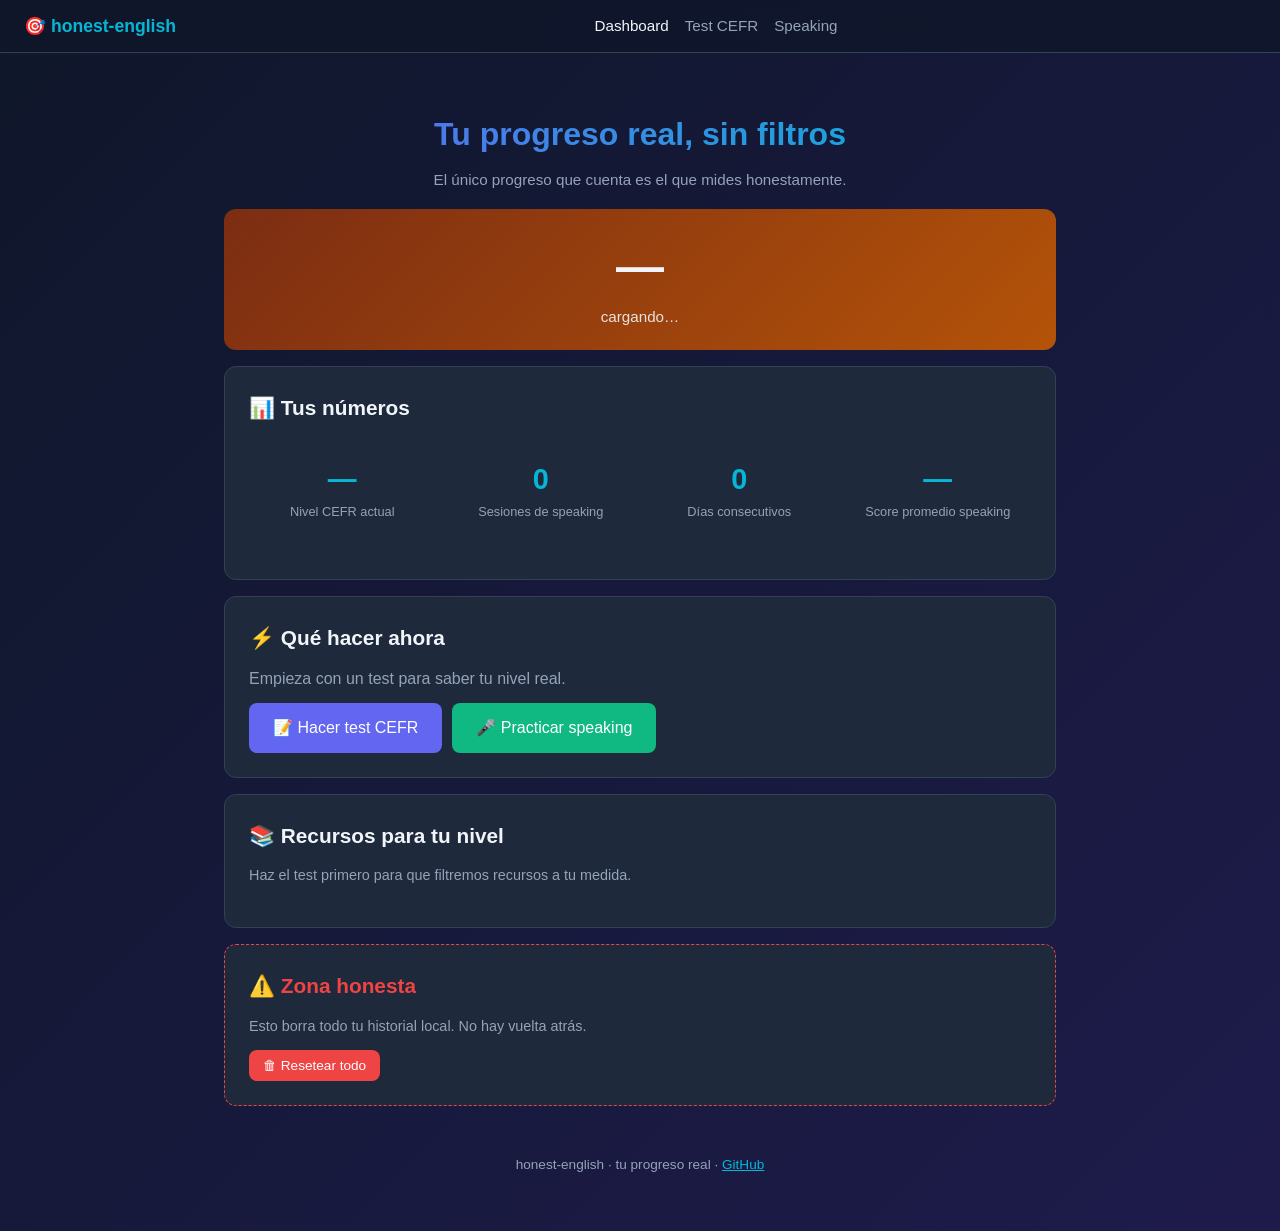
==== index.html @ 20512422 "feat(phase-1): initial MVP with CEFR test, speaking, and honest dashboard - CEFR test (A1-C2) with 3" ====
<!DOCTYPE html>
<html lang="es">
<head>
<meta charset="UTF-8">
<meta name="viewport" content="width=device-width, initial-scale=1.0">
<title>honest-english · Dashboard</title>
<link rel="stylesheet" href="styles.css">
</head>
<body>

<nav>
  <a class="brand" href="index.html">🎯 honest-english</a>
  <div class="links">
    <a href="index.html" class="active">Dashboard</a>
    <a href="test.html">Test CEFR</a>
    <a href="speaking.html">Speaking</a>
  </div>
  <div class="streak" id="nav-streak"></div>
</nav>

<div class="container">

<header>
  <h1>Tu progreso real, sin filtros</h1>
  <p class="subtitle">El único progreso que cuenta es el que mides honestamente.</p>
</header>

<!-- HONEST MESSAGE (the differentiator) -->
<div id="honest-msg" class="streak-card">
  <div class="num" id="msg-num">—</div>
  <div class="label" id="msg-label">cargando…</div>
</div>

<!-- STATS -->
<div class="card">
  <h2>📊 Tus números</h2>
  <div class="summary-grid">
    <div class="stat-box">
      <div class="num" id="stat-level">—</div>
      <div class="lab">Nivel CEFR actual</div>
    </div>
    <div class="stat-box">
      <div class="num" id="stat-sessions">0</div>
      <div class="lab">Sesiones de speaking</div>
    </div>
    <div class="stat-box">
      <div class="num" id="stat-streak">0</div>
      <div class="lab">Días consecutivos</div>
    </div>
    <div class="stat-box">
      <div class="num" id="stat-avg">—</div>
      <div class="lab">Score promedio speaking</div>
    </div>
  </div>
</div>

<!-- CALL TO ACTION -->
<div class="card">
  <h2>⚡ Qué hacer ahora</h2>
  <p style="color: var(--muted); margin-bottom: 12px;" id="cta-msg">Empieza con un test para saber tu nivel real.</p>
  <div style="display:flex; gap:10px; flex-wrap:wrap;">
    <a href="test.html" class="btn">📝 Hacer test CEFR</a>
    <a href="speaking.html" class="btn btn-success">🎤 Practicar speaking</a>
  </div>
</div>

<!-- LATEST TEST RESULT -->
<div class="card hidden" id="last-test">
  <h2>📈 Último test</h2>
  <div id="last-test-content"></div>
  <a href="test.html" class="btn btn-secondary btn-small" style="margin-top:12px">Volver a hacer test</a>
</div>

<!-- RESOURCES FOR YOUR LEVEL -->
<div class="card">
  <h2>📚 Recursos para tu nivel</h2>
  <p style="color: var(--muted); margin-bottom: 16px; font-size: 0.9rem;" id="resources-intro">Haz el test primero para que filtremos recursos a tu medida.</p>
  <div id="resources-content"></div>
</div>

<!-- DANGER ZONE -->
<div class="card" style="border-color: var(--danger); border-style: dashed;">
  <h2 style="color: var(--danger);">⚠️ Zona honesta</h2>
  <p style="color: var(--muted); font-size: 0.9rem; margin-bottom: 12px;">Esto borra todo tu historial local. No hay vuelta atrás.</p>
  <button class="btn btn-danger btn-small" onclick="resetAll()">🗑 Resetear todo</button>
</div>

<footer>
  honest-english · tu progreso real · <a href="https://github.com/gibsonrosales/honest-english" target="_blank" style="color: var(--accent);">GitHub</a>
</footer>

</div>

<script src="js/tracker.js"></script>
<script src="js/resources.js"></script>
<script>
async function initDashboard() {
  const data = Tracker.load();
  const level = Tracker.currentLevel();
  const streak = Tracker.speakingStreak();
  const sessions = Tracker.totalSpeakingSessions();
  const avgScore = Tracker.avgSpeakingScore();
  const msg = Tracker.honestMessage();

  // Honest message card
  const card = document.getElementById('honest-msg');
  card.classList.remove('ok', 'warning');
  card.classList.add(msg.tone === 'ok' ? 'ok' : (msg.tone === 'warning' ? 'warning' : ''));
  document.getElementById('msg-num').textContent =
    streak > 0 ? `🔥 ${streak}` : (sessions > 0 ? '⚠️' : '👋');
  document.getElementById('msg-label').textContent = msg.text;

  // Stats
  document.getElementById('stat-level').textContent = level || '—';
  document.getElementById('stat-sessions').textContent = sessions;
  document.getElementById('stat-streak').textContent = streak;
  document.getElementById('stat-avg').textContent = avgScore !== null ? `${avgScore}%` : '—';

  // Nav streak
  if (streak > 0) {
    document.getElementById('nav-streak').textContent = `🔥 ${streak} día${streak > 1 ? 's' : ''}`;
  }

  // CTA logic
  const cta = document.getElementById('cta-msg');
  if (!level) {
    cta.textContent = '👉 Empieza con el test para saber tu nivel real (15-25 min).';
  } else if (sessions === 0) {
    cta.innerHTML = `Tu nivel es <strong>${level}</strong>. Lo que más necesitas: <strong>empezar a hablar HOY</strong>. Ve a speaking.`;
  } else if (Tracker.daysSinceLastSpeaking() > 2) {
    cta.innerHTML = `Llevas <strong>${Tracker.daysSinceLastSpeaking()} días</strong> sin practicar. Vuelve a speaking ahora.`;
  } else {
    cta.innerHTML = `Vas bien. Sigue con speaking diario. Vuelve a hacer el test cada 4-6 semanas para medir progreso real.`;
  }

  // Last test details
  if (data.testHistory.length) {
    const last = data.testHistory[data.testHistory.length - 1];
    document.getElementById('last-test').classList.remove('hidden');
    const skillsHtml = Object.entries(last.bySkill || {}).map(([skill, s]) => {
      const pct = s.total ? Math.round((s.correct/s.total) * 100) : 0;
      return `
        <div class="skill-bar">
          <div class="skill-bar-header"><span>${skill}</span><span>${s.correct}/${s.total} (${pct}%)</span></div>
          <div class="skill-bar-bg"><div class="skill-bar-fill" style="width:${pct}%"></div></div>
        </div>
      `;
    }).join('');
    document.getElementById('last-test-content').innerHTML = `
      <p style="color: var(--muted); margin-bottom: 12px;">Hace ${Tracker.daysSinceLastTest()} día(s) · ${last.correct}/${last.total} correctas · Nivel <strong style="color: var(--accent)">${last.cefr}</strong></p>
      ${skillsHtml}
    `;
  }

  // Resources filtered for level
  if (level) {
    document.getElementById('resources-intro').textContent = `Filtrados para nivel ${level}, ordenados por prioridad real para tu situación.`;
    try {
      const all = await loadResources();
      const filtered = filterResourcesForLevel(all, level);
      document.getElementById('resources-content').innerHTML = renderResourcesByCategory(filtered);
    } catch (e) {
      document.getElementById('resources-content').innerHTML = '<p style="color:var(--danger)">No se pudieron cargar los recursos (¿estás abriendo el archivo directo? Necesitas un servidor local: prueba con <code>python3 -m http.server</code>)</p>';
    }
  }
}

function resetAll() {
  if (!confirm('¿Borrar TODO el historial? No hay forma de recuperarlo.')) return;
  Tracker.reset();
  location.reload();
}

initDashboard();
</script>
</body>
</html>
---- styles.css ----
:root {
  --bg: #0f172a;
  --bg-2: #1e293b;
  --card: #1e293b;
  --border: #334155;
  --text: #f1f5f9;
  --muted: #94a3b8;
  --primary: #6366f1;
  --primary-hover: #4f46e5;
  --success: #10b981;
  --danger: #ef4444;
  --warning: #f59e0b;
  --accent: #06b6d4;
}
* { box-sizing: border-box; margin: 0; padding: 0; }
body {
  font-family: -apple-system, BlinkMacSystemFont, "Segoe UI", sans-serif;
  background: linear-gradient(135deg, #0f172a 0%, #1e1b4b 100%);
  color: var(--text);
  min-height: 100vh;
  line-height: 1.6;
}
.container { max-width: 880px; margin: 0 auto; padding: 24px; }

/* NAV */
nav {
  background: rgba(15, 23, 42, 0.8);
  backdrop-filter: blur(10px);
  border-bottom: 1px solid var(--border);
  padding: 12px 24px;
  position: sticky;
  top: 0;
  z-index: 100;
  display: flex;
  justify-content: space-between;
  align-items: center;
  flex-wrap: wrap;
  gap: 12px;
}
nav .brand { font-weight: 700; color: var(--accent); font-size: 1.1rem; text-decoration: none; }
nav .links { display: flex; gap: 16px; flex-wrap: wrap; }
nav .links a { color: var(--muted); text-decoration: none; font-size: 0.95rem; transition: color 0.15s; }
nav .links a:hover, nav .links a.active { color: var(--text); }
nav .streak { font-size: 0.85rem; color: var(--warning); }

header { text-align: center; padding: 32px 0 16px; }
h1 { font-size: 2rem; margin-bottom: 8px; background: linear-gradient(90deg, #6366f1, #06b6d4); -webkit-background-clip: text; -webkit-text-fill-color: transparent; }
.subtitle { color: var(--muted); font-size: 0.95rem; }

.card {
  background: var(--card);
  border: 1px solid var(--border);
  border-radius: 12px;
  padding: 24px;
  margin: 16px 0;
}
.card h2 { font-size: 1.3rem; margin-bottom: 12px; color: var(--text); }
.card h3 { font-size: 1.05rem; margin: 16px 0 8px; color: var(--accent); }

.btn {
  display: inline-block;
  background: var(--primary);
  color: white;
  border: none;
  padding: 12px 24px;
  border-radius: 8px;
  font-size: 1rem;
  cursor: pointer;
  transition: all 0.2s;
  text-decoration: none;
  font-weight: 500;
}
.btn:hover { background: var(--primary-hover); transform: translateY(-1px); }
.btn:disabled { opacity: 0.5; cursor: not-allowed; transform: none; }
.btn-secondary { background: var(--bg-2); border: 1px solid var(--border); }
.btn-secondary:hover { background: var(--border); }
.btn-small { padding: 8px 14px; font-size: 0.85rem; }
.btn-danger { background: var(--danger); }
.btn-success { background: var(--success); }

.progress {
  background: var(--bg-2);
  height: 8px;
  border-radius: 4px;
  overflow: hidden;
  margin: 16px 0;
}
.progress-fill {
  height: 100%;
  background: linear-gradient(90deg, var(--primary), var(--accent));
  transition: width 0.3s;
}

.question { margin-bottom: 24px; }
.question-meta {
  font-size: 0.8rem;
  color: var(--muted);
  margin-bottom: 8px;
  display: flex;
  justify-content: space-between;
  align-items: center;
}
.level-badge {
  display: inline-block;
  background: var(--bg-2);
  border: 1px solid var(--border);
  padding: 2px 8px;
  border-radius: 4px;
  font-size: 0.75rem;
  font-weight: 600;
}
.question-text { font-size: 1.05rem; margin-bottom: 16px; }
.question-context {
  background: var(--bg-2);
  padding: 12px 16px;
  border-left: 3px solid var(--accent);
  border-radius: 4px;
  margin-bottom: 12px;
  color: var(--text);
}

.options { display: flex; flex-direction: column; gap: 8px; }
.option {
  background: var(--bg-2);
  border: 1px solid var(--border);
  padding: 12px 16px;
  border-radius: 8px;
  cursor: pointer;
  transition: all 0.15s;
  text-align: left;
  color: var(--text);
  font-size: 0.95rem;
}
.option:hover { border-color: var(--primary); background: #2a3548; }
.option.selected { border-color: var(--primary); background: #312e81; }

.self-rate { display: flex; gap: 8px; flex-wrap: wrap; }
.self-rate button {
  flex: 1;
  min-width: 90px;
  padding: 10px;
  background: var(--bg-2);
  border: 1px solid var(--border);
  border-radius: 8px;
  color: var(--text);
  cursor: pointer;
  font-size: 0.85rem;
}
.self-rate button.selected { border-color: var(--primary); background: #312e81; }

.listen-btn {
  background: var(--accent);
  color: #0f172a;
  border: none;
  padding: 10px 20px;
  border-radius: 8px;
  cursor: pointer;
  font-weight: 600;
  margin-bottom: 12px;
}
.listen-btn:hover { background: #0891b2; }

.nav-buttons { display: flex; justify-content: space-between; margin-top: 24px; gap: 12px; }

/* RESULTS */
.result-level {
  text-align: center;
  padding: 32px;
  background: linear-gradient(135deg, #312e81, #1e3a8a);
  border-radius: 12px;
  margin-bottom: 24px;
}
.result-level .big {
  font-size: 4rem;
  font-weight: 700;
  background: linear-gradient(90deg, #fbbf24, #fb923c);
  -webkit-background-clip: text;
  -webkit-text-fill-color: transparent;
}
.result-level .label { color: var(--muted); margin-top: 8px; }

.skill-bar { margin-bottom: 14px; }
.skill-bar-header { display: flex; justify-content: space-between; margin-bottom: 4px; font-size: 0.9rem; }
.skill-bar-bg { background: var(--bg-2); height: 12px; border-radius: 6px; overflow: hidden; }
.skill-bar-fill { height: 100%; background: linear-gradient(90deg, var(--primary), var(--accent)); }

.roadmap-step {
  padding: 12px;
  border-left: 3px solid var(--primary);
  background: var(--bg-2);
  border-radius: 0 8px 8px 0;
  margin-bottom: 10px;
}
.roadmap-step strong { color: var(--accent); }

/* RESOURCES */
.resource-grid { display: grid; grid-template-columns: repeat(auto-fit, minmax(220px, 1fr)); gap: 12px; }
.resource-card {
  background: var(--bg-2);
  border: 1px solid var(--border);
  border-radius: 8px;
  padding: 16px;
  text-decoration: none;
  color: var(--text);
  transition: all 0.2s;
  display: block;
}
.resource-card:hover { border-color: var(--primary); transform: translateY(-2px); }
.resource-card h4 { color: var(--accent); margin-bottom: 6px; }
.resource-card p { font-size: 0.85rem; color: var(--muted); }
.resource-card .tag {
  display: inline-block;
  background: var(--bg);
  padding: 2px 6px;
  border-radius: 4px;
  font-size: 0.7rem;
  margin-top: 8px;
  color: var(--accent);
}
.resource-card .priority {
  float: right;
  background: var(--primary);
  color: white;
  padding: 2px 8px;
  border-radius: 999px;
  font-size: 0.7rem;
  font-weight: 600;
}

/* STREAK / DASHBOARD */
.streak-card {
  background: linear-gradient(135deg, #7c2d12 0%, #b45309 100%);
  border-radius: 12px;
  padding: 20px;
  margin-bottom: 16px;
  text-align: center;
}
.streak-card.ok {
  background: linear-gradient(135deg, #065f46 0%, #047857 100%);
}
.streak-card.warning {
  background: linear-gradient(135deg, #7c2d12 0%, #991b1b 100%);
}
.streak-card .num { font-size: 3rem; font-weight: 700; }
.streak-card .label { font-size: 0.95rem; opacity: 0.9; }

.summary-grid {
  display: grid;
  grid-template-columns: repeat(auto-fit, minmax(140px, 1fr));
  gap: 12px;
  margin: 16px 0;
}
.stat-box {
  background: var(--bg-2);
  padding: 16px;
  border-radius: 8px;
  text-align: center;
}
.stat-box .num { font-size: 1.8rem; font-weight: 700; color: var(--accent); }
.stat-box .lab { font-size: 0.8rem; color: var(--muted); }

/* SPEAKING MODULE */
.speak-prompt {
  font-size: 1.6rem;
  text-align: center;
  padding: 32px 16px;
  background: var(--bg-2);
  border-radius: 12px;
  margin-bottom: 16px;
  line-height: 1.4;
}
.speak-translation {
  color: var(--muted);
  font-size: 0.9rem;
  text-align: center;
  font-style: italic;
  margin-bottom: 16px;
}
.speak-controls {
  display: flex;
  gap: 12px;
  justify-content: center;
  margin-bottom: 16px;
  flex-wrap: wrap;
}
.mic-btn {
  background: var(--danger);
  color: white;
  border: none;
  padding: 16px 32px;
  border-radius: 8px;
  font-size: 1rem;
  font-weight: 600;
  cursor: pointer;
  display: flex;
  align-items: center;
  gap: 8px;
}
.mic-btn.recording {
  background: #dc2626;
  animation: pulse 1.5s infinite;
}
@keyframes pulse {
  0%, 100% { transform: scale(1); }
  50% { transform: scale(1.05); }
}
.speak-result {
  background: var(--bg-2);
  padding: 16px;
  border-radius: 8px;
  margin-top: 16px;
}
.speak-result .transcript-word {
  display: inline-block;
  padding: 2px 6px;
  margin: 2px;
  border-radius: 4px;
  font-weight: 500;
}
.speak-result .transcript-word.ok { background: rgba(16, 185, 129, 0.25); color: #6ee7b7; }
.speak-result .transcript-word.bad { background: rgba(239, 68, 68, 0.25); color: #fca5a5; text-decoration: line-through; }
.speak-result .transcript-word.missing { background: rgba(245, 158, 11, 0.25); color: #fcd34d; }
.speak-score {
  text-align: center;
  font-size: 2.5rem;
  font-weight: 700;
  margin: 16px 0;
}
.speak-score.high { color: var(--success); }
.speak-score.mid { color: var(--warning); }
.speak-score.low { color: var(--danger); }

/* MISC */
.hidden { display: none !important; }
.feedback-badge {
  display: inline-block;
  padding: 4px 10px;
  border-radius: 4px;
  font-size: 0.85rem;
  font-weight: 600;
}
.feedback-badge.correct { background: rgba(16, 185, 129, 0.2); color: var(--success); }
.feedback-badge.incorrect { background: rgba(239, 68, 68, 0.2); color: var(--danger); }

.word-of-day {
  background: linear-gradient(135deg, #064e3b 0%, #134e4a 100%);
  border-radius: 12px;
  padding: 24px;
}
.word-of-day .word { font-size: 2rem; font-weight: 700; color: #fbbf24; }
.word-of-day .phonetic { color: var(--muted); font-style: italic; margin: 4px 0; }
.word-of-day .definition { margin: 12px 0; }
.word-of-day .example { color: var(--muted); font-style: italic; margin-top: 8px; }

footer { text-align:center; padding: 32px 0; color: var(--muted); font-size: 0.85rem; }

@media (max-width: 600px) {
  h1 { font-size: 1.5rem; }
  .container { padding: 16px; }
  .card { padding: 16px; }
  .speak-prompt { font-size: 1.2rem; padding: 20px 12px; }
  nav { flex-direction: column; align-items: stretch; }
}
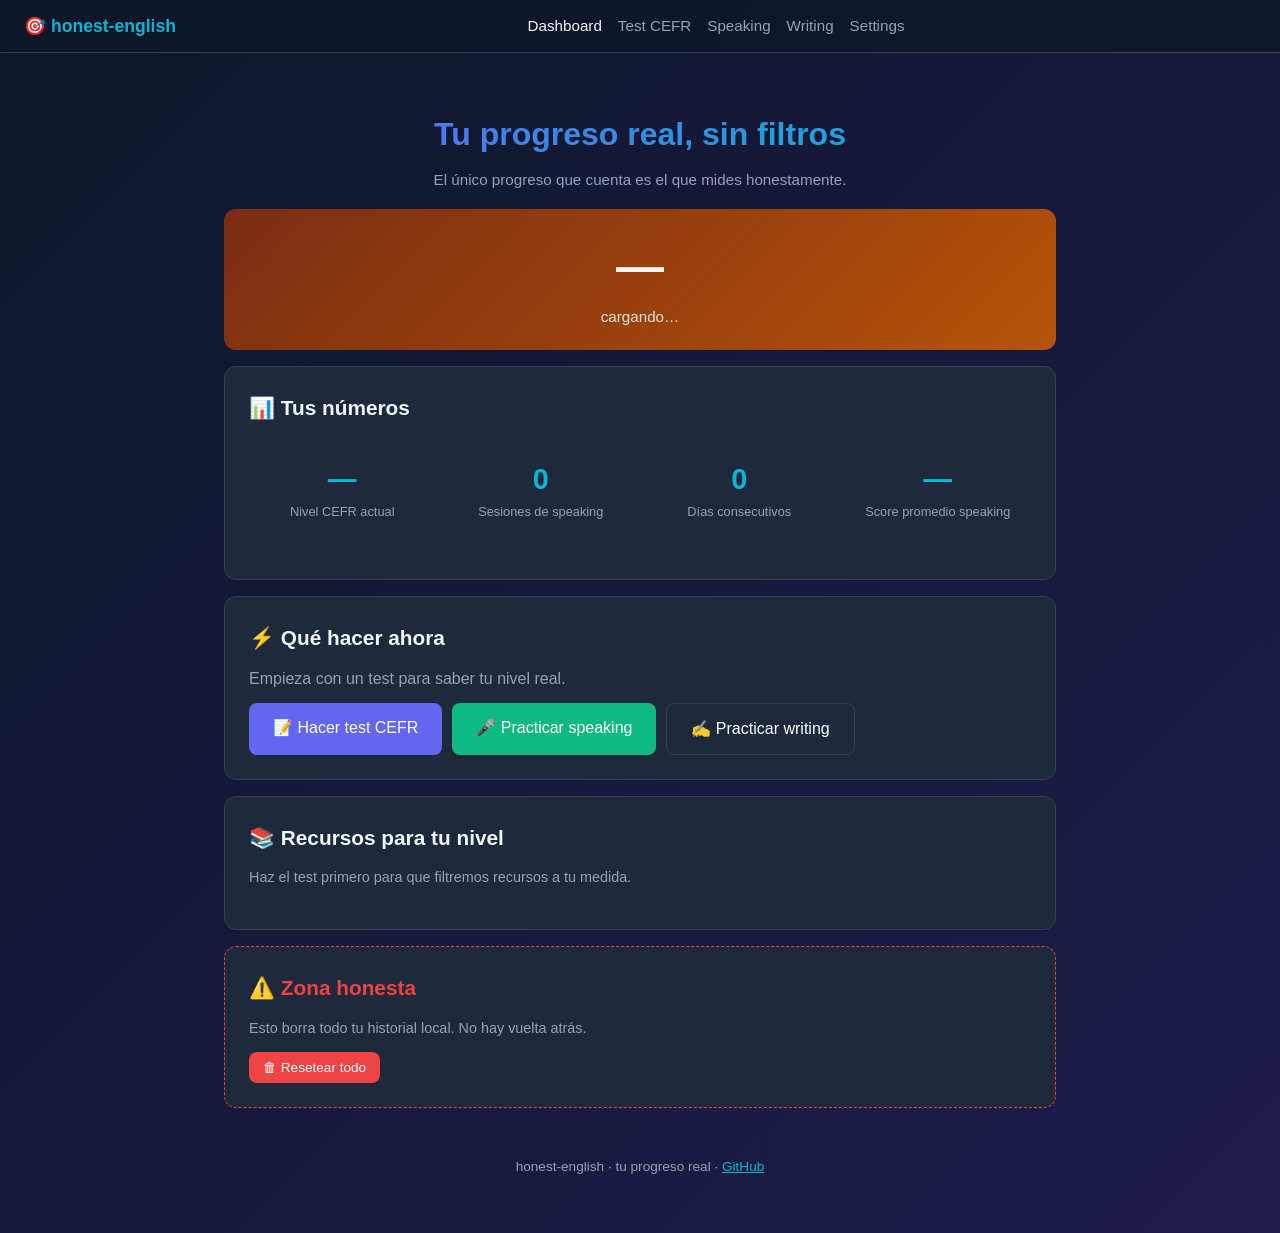
==== commit 6c855cdb: "feat(phase-4): writing practice with honest AI feedback (Claude) - New writing.html page with CEFR-l" ====
--- a/index.html
+++ b/index.html
@@ -14,6 +14,8 @@
     <a href="index.html" class="active">Dashboard</a>
     <a href="test.html">Test CEFR</a>
     <a href="speaking.html">Speaking</a>
+    <a href="writing.html">Writing</a>
+    <a href="settings.html">Settings</a>
   </div>
   <div class="streak" id="nav-streak"></div>
 </nav>
@@ -61,6 +63,7 @@
   <div style="display:flex; gap:10px; flex-wrap:wrap;">
     <a href="test.html" class="btn">📝 Hacer test CEFR</a>
     <a href="speaking.html" class="btn btn-success">🎤 Practicar speaking</a>
+    <a href="writing.html" class="btn btn-secondary">✍️ Practicar writing</a>
   </div>
 </div>
 
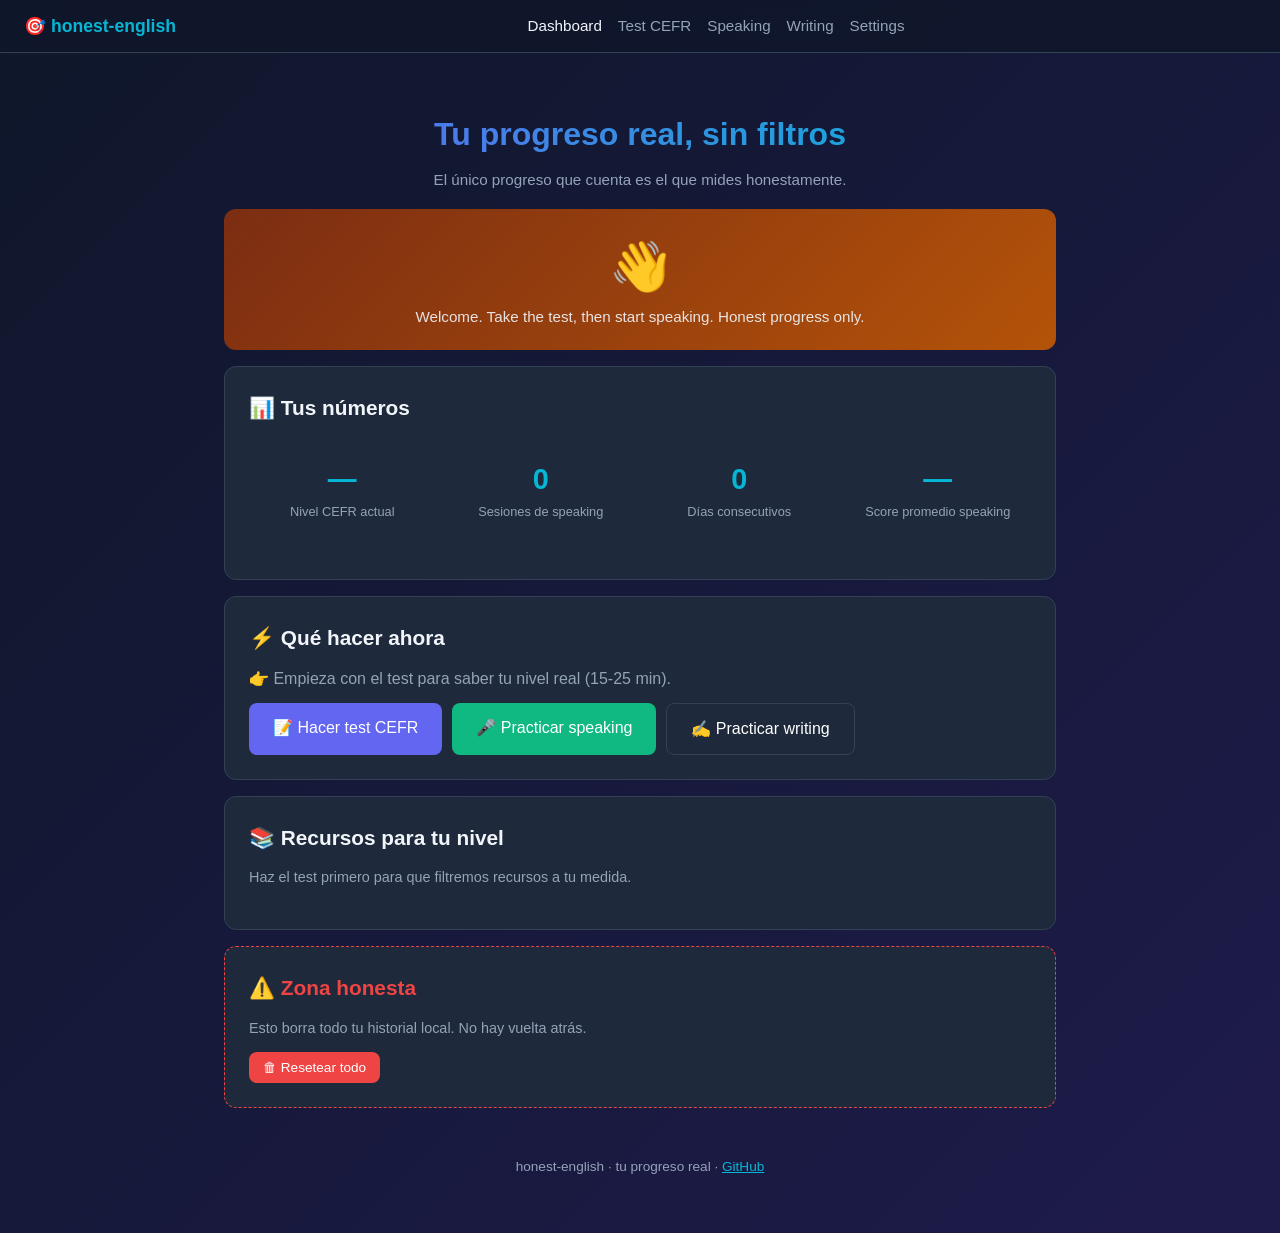
==== commit 3b775520: "fix: dashboard hung at "cargando…" for first-time users When the user had no test history and no spe" ====
--- a/index.html
+++ b/index.html
@@ -89,7 +89,7 @@
 </div>
 
 <footer>
-  honest-english · tu progreso real · <a href="https://github.com/gibsonrosales/honest-english" target="_blank" style="color: var(--accent);">GitHub</a>
+  honest-english · tu progreso real · <a href="https://github.com/Gibson1987R/honest-english" target="_blank" style="color: var(--accent);">GitHub</a>
 </footer>
 
 </div>
@@ -108,7 +108,8 @@
   // Honest message card
   const card = document.getElementById('honest-msg');
   card.classList.remove('ok', 'warning');
-  card.classList.add(msg.tone === 'ok' ? 'ok' : (msg.tone === 'warning' ? 'warning' : ''));
+  if (msg.tone === 'ok') card.classList.add('ok');
+  else if (msg.tone === 'warning') card.classList.add('warning');
   document.getElementById('msg-num').textContent =
     streak > 0 ? `🔥 ${streak}` : (sessions > 0 ? '⚠️' : '👋');
   document.getElementById('msg-label').textContent = msg.text;
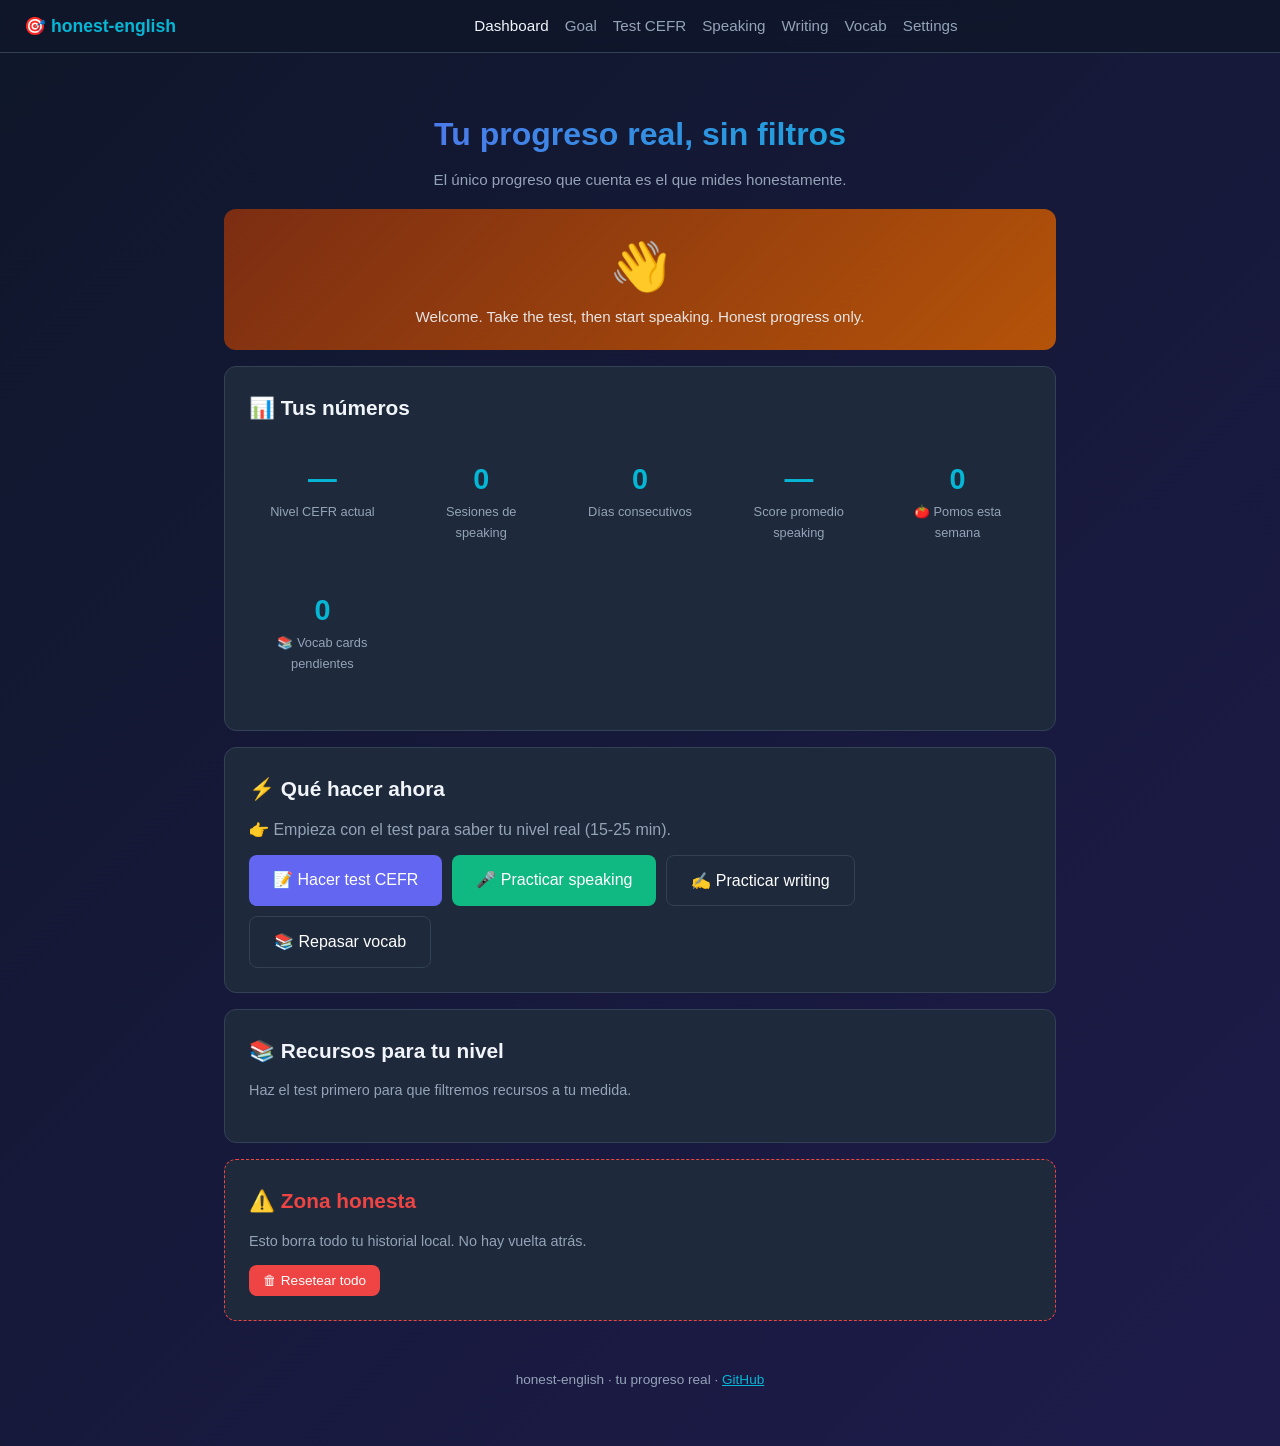
==== commit 9190cbe2: "feat(dashboard): show today's plan, pomodoro count, vocab pending (#6) - Dashboard now shows a "Goal" ====
--- a/index.html
+++ b/index.html
@@ -12,9 +12,11 @@
   <a class="brand" href="index.html">🎯 honest-english</a>
   <div class="links">
     <a href="index.html" class="active">Dashboard</a>
+    <a href="goal.html">Goal</a>
     <a href="test.html">Test CEFR</a>
     <a href="speaking.html">Speaking</a>
     <a href="writing.html">Writing</a>
+    <a href="vocab.html">Vocab</a>
     <a href="settings.html">Settings</a>
   </div>
   <div class="streak" id="nav-streak"></div>
@@ -33,6 +35,19 @@
   <div class="label" id="msg-label">cargando…</div>
 </div>
 
+<!-- GOAL & TODAY'S PLAN -->
+<div class="card hidden" id="goal-card" style="border-color: var(--accent);">
+  <h2>🎯 Tu meta y plan de hoy</h2>
+  <div id="goal-content"></div>
+</div>
+
+<!-- NO-GOAL PROMPT -->
+<div class="card hidden" id="no-goal-card" style="border-color: var(--accent); border-style: dashed;">
+  <h2>🎯 Aún no tienes meta</h2>
+  <p style="color: var(--muted); margin-bottom: 12px;">Sin meta concreta, no hay plan. Fíjala en 1 minuto.</p>
+  <a href="goal.html" class="btn">Fijar mi meta CEFR →</a>
+</div>
+
 <!-- STATS -->
 <div class="card">
   <h2>📊 Tus números</h2>
@@ -52,6 +67,14 @@
     <div class="stat-box">
       <div class="num" id="stat-avg">—</div>
       <div class="lab">Score promedio speaking</div>
+    </div>
+    <div class="stat-box">
+      <div class="num" id="stat-pomos">0</div>
+      <div class="lab">🍅 Pomos esta semana</div>
+    </div>
+    <div class="stat-box">
+      <div class="num" id="stat-vocab">0</div>
+      <div class="lab">📚 Vocab cards pendientes</div>
     </div>
   </div>
 </div>
@@ -64,6 +87,7 @@
     <a href="test.html" class="btn">📝 Hacer test CEFR</a>
     <a href="speaking.html" class="btn btn-success">🎤 Practicar speaking</a>
     <a href="writing.html" class="btn btn-secondary">✍️ Practicar writing</a>
+    <a href="vocab.html" class="btn btn-secondary">📚 Repasar vocab</a>
   </div>
 </div>
 
@@ -96,6 +120,7 @@
 
 <script src="js/tracker.js"></script>
 <script src="js/resources.js"></script>
+<script src="js/goal.js"></script>
 <script>
 async function initDashboard() {
   const data = Tracker.load();
@@ -119,6 +144,44 @@
   document.getElementById('stat-sessions').textContent = sessions;
   document.getElementById('stat-streak').textContent = streak;
   document.getElementById('stat-avg').textContent = avgScore !== null ? `${avgScore}%` : '—';
+  document.getElementById('stat-pomos').textContent = Tracker.pomodorosThisWeek();
+  document.getElementById('stat-vocab').textContent = Tracker.vocabStats().due;
+
+  // Goal + Today's plan
+  const goal = Tracker.getGoal();
+  if (goal && level) {
+    document.getElementById('goal-card').classList.remove('hidden');
+    const plan = computePlan(level, goal.targetLevel, goal.targetDate);
+    const daysLeft = Math.max(0, Math.ceil((new Date(goal.targetDate) - new Date()) / (1000*60*60*24)));
+    document.getElementById('goal-content').innerHTML = `
+      <p style="margin-bottom: 12px;">
+        <strong>${level}</strong> → <strong style="color: var(--accent);">${goal.targetLevel}</strong>
+        en <strong>${daysLeft}</strong> días (${plan.weeks} semanas).
+        Requiere <strong>${plan.hoursPerWeek}h/semana</strong>.
+      </p>
+      <h3>📅 Tu plan para hoy</h3>
+      <p style="color: var(--muted); margin-bottom: 12px;">${plan.session.totalMinutes} minutos divididos así:</p>
+      <div style="display:grid; grid-template-columns: repeat(auto-fit, minmax(140px, 1fr)); gap: 8px;">
+        <a href="speaking.html" class="stat-box" style="text-decoration: none; background: rgba(99,102,241,0.15);">
+          <div class="num" style="color: var(--primary);">🎤 ${plan.session.speakingMinutes}'</div>
+          <div class="lab">Speaking</div>
+        </a>
+        <a href="writing.html" class="stat-box" style="text-decoration: none; background: rgba(245,158,11,0.15);">
+          <div class="num" style="color: var(--warning);">✍️ ${plan.session.writingMinutes}'</div>
+          <div class="lab">Writing</div>
+        </a>
+        <a href="vocab.html" class="stat-box" style="text-decoration: none; background: rgba(6,182,212,0.15);">
+          <div class="num" style="color: var(--accent);">📚 ${plan.vocabPerDay}</div>
+          <div class="lab">Vocab cards</div>
+        </a>
+      </div>
+      <p style="margin-top: 12px; font-size: 0.85rem; color: var(--muted);">
+        💡 Tip: usa el 🍅 widget abajo a la derecha en cada práctica para trabajar en bloques de 25 min.
+      </p>
+    `;
+  } else if (level) {
+    document.getElementById('no-goal-card').classList.remove('hidden');
+  }
 
   // Nav streak
   if (streak > 0) {
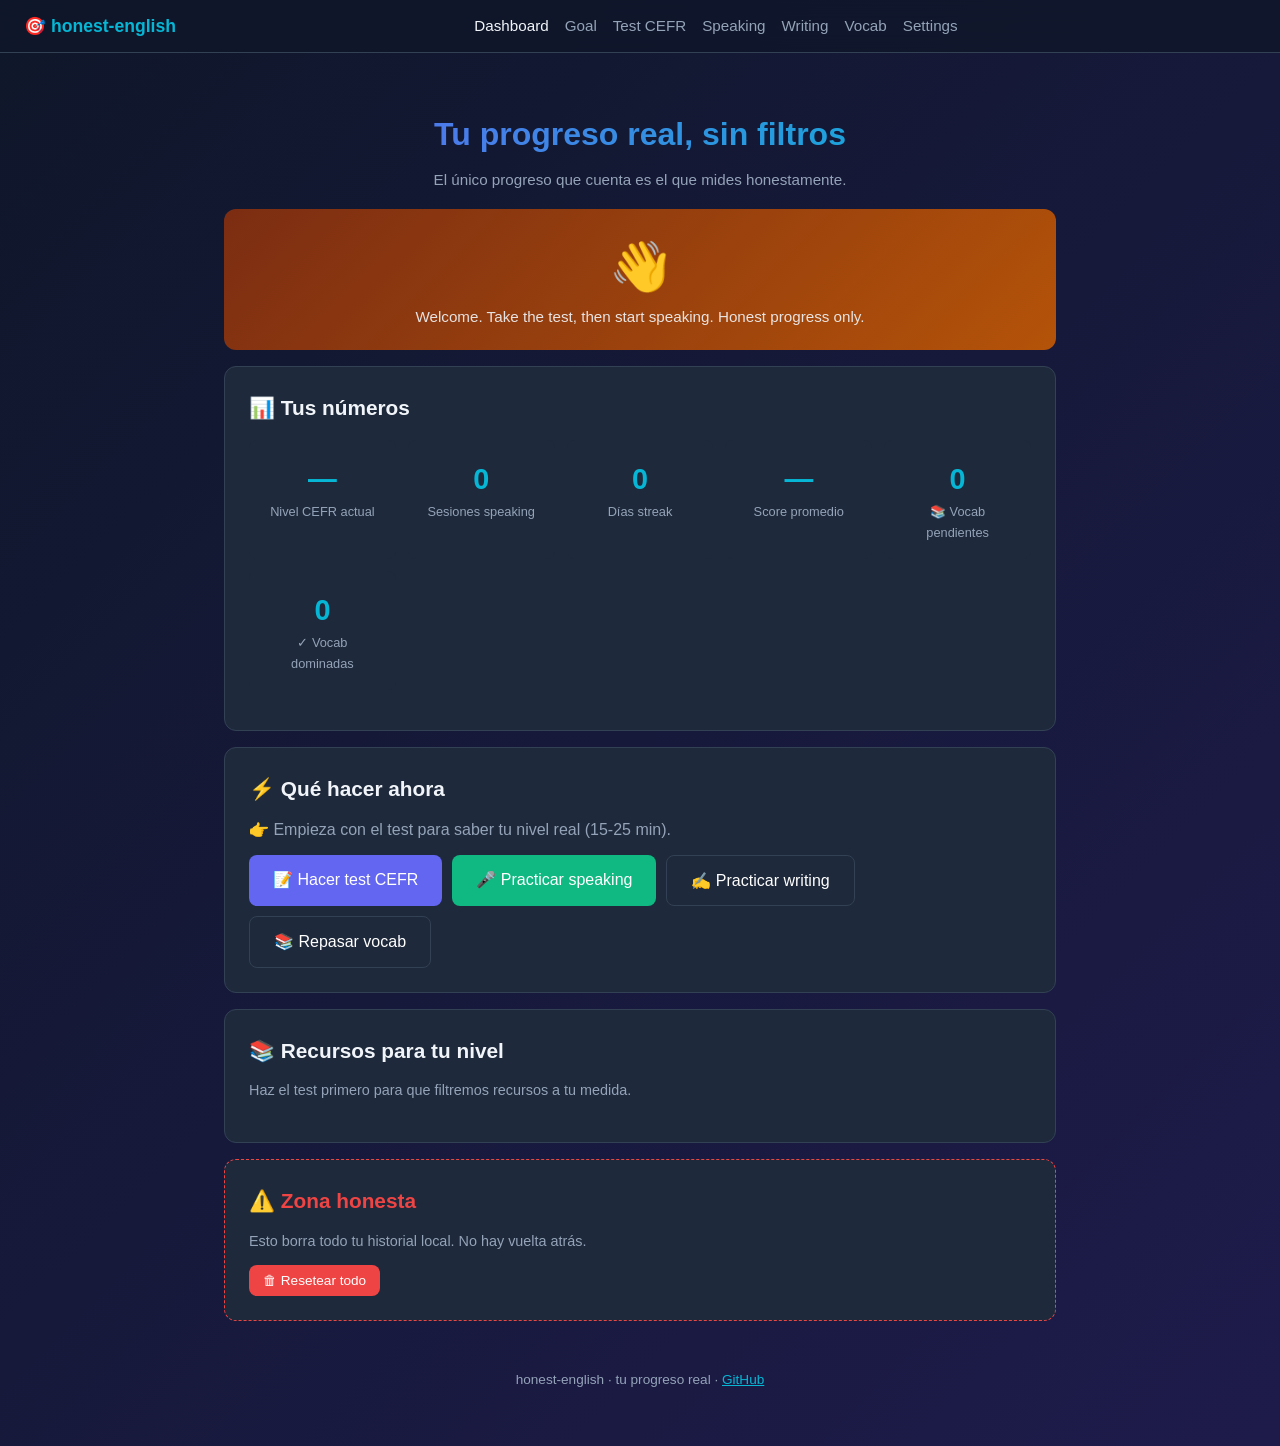
==== commit 00902687: "feat(dashboard): prominent goal-of-the-day + dedicated pomodoros section - Reordered cards so "META " ====
--- a/index.html
+++ b/index.html
@@ -35,9 +35,9 @@
   <div class="label" id="msg-label">cargando…</div>
 </div>
 
-<!-- GOAL & TODAY'S PLAN -->
-<div class="card hidden" id="goal-card" style="border-color: var(--accent);">
-  <h2>🎯 Tu meta y plan de hoy</h2>
+<!-- TODAY'S PLAN — PROMINENT, FIRST -->
+<div class="card hidden" id="goal-card" style="border-color: var(--accent); border-width: 2px;">
+  <h2>🎯 META DE HOY</h2>
   <div id="goal-content"></div>
 </div>
 
@@ -48,6 +48,21 @@
   <a href="goal.html" class="btn">Fijar mi meta CEFR →</a>
 </div>
 
+<!-- POMODOROS SECTION -->
+<div class="card hidden" id="pomo-section" style="border-color: rgba(245, 158, 11, 0.5);">
+  <h2>🍅 Pomodoros</h2>
+  <div id="pomo-progress" style="margin-bottom: 12px;"></div>
+  <div class="summary-grid">
+    <div class="stat-box"><div class="num" id="pomo-today">0</div><div class="lab">🍅 Hoy</div></div>
+    <div class="stat-box"><div class="num" id="pomo-target">—</div><div class="lab">🎯 Meta diaria</div></div>
+    <div class="stat-box"><div class="num" id="pomo-week">0</div><div class="lab">📅 Esta semana</div></div>
+    <div class="stat-box"><div class="num" id="pomo-total">0</div><div class="lab">📊 Total histórico</div></div>
+  </div>
+  <p style="color: var(--muted); font-size: 0.85rem; margin-top: 12px;">
+    💡 El widget 🍅 está disponible en Speaking, Writing y Vocab. Cuenta solo pomodoros completos (25 min sin pausar).
+  </p>
+</div>
+
 <!-- STATS -->
 <div class="card">
   <h2>📊 Tus números</h2>
@@ -58,23 +73,23 @@
     </div>
     <div class="stat-box">
       <div class="num" id="stat-sessions">0</div>
-      <div class="lab">Sesiones de speaking</div>
+      <div class="lab">Sesiones speaking</div>
     </div>
     <div class="stat-box">
       <div class="num" id="stat-streak">0</div>
-      <div class="lab">Días consecutivos</div>
+      <div class="lab">Días streak</div>
     </div>
     <div class="stat-box">
       <div class="num" id="stat-avg">—</div>
-      <div class="lab">Score promedio speaking</div>
-    </div>
-    <div class="stat-box">
-      <div class="num" id="stat-pomos">0</div>
-      <div class="lab">🍅 Pomos esta semana</div>
+      <div class="lab">Score promedio</div>
     </div>
     <div class="stat-box">
       <div class="num" id="stat-vocab">0</div>
-      <div class="lab">📚 Vocab cards pendientes</div>
+      <div class="lab">📚 Vocab pendientes</div>
+    </div>
+    <div class="stat-box">
+      <div class="num" id="stat-vocab-mastered">0</div>
+      <div class="lab">✓ Vocab dominadas</div>
     </div>
   </div>
 </div>
@@ -129,6 +144,7 @@
   const sessions = Tracker.totalSpeakingSessions();
   const avgScore = Tracker.avgSpeakingScore();
   const msg = Tracker.honestMessage();
+  const vocabStats = Tracker.vocabStats();
 
   // Honest message card
   const card = document.getElementById('honest-msg');
@@ -144,48 +160,71 @@
   document.getElementById('stat-sessions').textContent = sessions;
   document.getElementById('stat-streak').textContent = streak;
   document.getElementById('stat-avg').textContent = avgScore !== null ? `${avgScore}%` : '—';
-  document.getElementById('stat-pomos').textContent = Tracker.pomodorosThisWeek();
-  document.getElementById('stat-vocab').textContent = Tracker.vocabStats().due;
-
-  // Goal + Today's plan
+  document.getElementById('stat-vocab').textContent = vocabStats.due;
+  document.getElementById('stat-vocab-mastered').textContent = vocabStats.mastered;
+
+  // Nav streak
+  if (streak > 0) {
+    document.getElementById('nav-streak').textContent = `🔥 ${streak} día${streak > 1 ? 's' : ''}`;
+  }
+
+  // Goal + Today's plan + Pomodoros
   const goal = Tracker.getGoal();
   if (goal && level) {
     document.getElementById('goal-card').classList.remove('hidden');
+    document.getElementById('pomo-section').classList.remove('hidden');
+
     const plan = computePlan(level, goal.targetLevel, goal.targetDate);
     const daysLeft = Math.max(0, Math.ceil((new Date(goal.targetDate) - new Date()) / (1000*60*60*24)));
+    const pomoTarget = Math.max(1, Math.round(plan.session.totalMinutes / 25));
+
     document.getElementById('goal-content').innerHTML = `
-      <p style="margin-bottom: 12px;">
-        <strong>${level}</strong> → <strong style="color: var(--accent);">${goal.targetLevel}</strong>
-        en <strong>${daysLeft}</strong> días (${plan.weeks} semanas).
-        Requiere <strong>${plan.hoursPerWeek}h/semana</strong>.
-      </p>
-      <h3>📅 Tu plan para hoy</h3>
-      <p style="color: var(--muted); margin-bottom: 12px;">${plan.session.totalMinutes} minutos divididos así:</p>
+      <div style="background: var(--bg-2); padding: 16px; border-radius: 8px; margin-bottom: 16px;">
+        <p style="margin-bottom: 8px;">
+          <strong style="font-size: 1.1rem;">${level}</strong>
+          <span style="color: var(--muted)">→</span>
+          <strong style="color: var(--accent); font-size: 1.1rem;">${goal.targetLevel}</strong>
+        </p>
+        <p style="color: var(--muted); font-size: 0.9rem;">
+          📅 <strong>${daysLeft}</strong> días (${plan.weeks} semanas) · ⏱ Requiere <strong>${plan.hoursPerWeek}h/semana</strong>
+        </p>
+        ${goal.motivation ? `<p style="color: var(--muted); font-size: 0.85rem; margin-top: 8px; font-style: italic;">💭 "${goal.motivation}"</p>` : ''}
+      </div>
+
+      <h3 style="color: var(--accent); margin-bottom: 12px;">📅 Hoy: ${plan.session.totalMinutes} minutos divididos así</h3>
       <div style="display:grid; grid-template-columns: repeat(auto-fit, minmax(140px, 1fr)); gap: 8px;">
-        <a href="speaking.html" class="stat-box" style="text-decoration: none; background: rgba(99,102,241,0.15);">
+        <a href="speaking.html" class="stat-box" style="text-decoration: none; background: rgba(99,102,241,0.15); border: 1px solid rgba(99,102,241,0.3);">
           <div class="num" style="color: var(--primary);">🎤 ${plan.session.speakingMinutes}'</div>
           <div class="lab">Speaking</div>
         </a>
-        <a href="writing.html" class="stat-box" style="text-decoration: none; background: rgba(245,158,11,0.15);">
+        <a href="writing.html" class="stat-box" style="text-decoration: none; background: rgba(245,158,11,0.15); border: 1px solid rgba(245,158,11,0.3);">
           <div class="num" style="color: var(--warning);">✍️ ${plan.session.writingMinutes}'</div>
           <div class="lab">Writing</div>
         </a>
-        <a href="vocab.html" class="stat-box" style="text-decoration: none; background: rgba(6,182,212,0.15);">
+        <a href="vocab.html" class="stat-box" style="text-decoration: none; background: rgba(6,182,212,0.15); border: 1px solid rgba(6,182,212,0.3);">
           <div class="num" style="color: var(--accent);">📚 ${plan.vocabPerDay}</div>
           <div class="lab">Vocab cards</div>
         </a>
       </div>
-      <p style="margin-top: 12px; font-size: 0.85rem; color: var(--muted);">
-        💡 Tip: usa el 🍅 widget abajo a la derecha en cada práctica para trabajar en bloques de 25 min.
-      </p>
+    `;
+
+    // Pomodoro section
+    const pomoToday = Tracker.pomodorosToday();
+    const pct = Math.min(100, Math.round((pomoToday / pomoTarget) * 100));
+    document.getElementById('pomo-today').textContent = pomoToday;
+    document.getElementById('pomo-target').textContent = pomoTarget;
+    document.getElementById('pomo-week').textContent = Tracker.pomodorosThisWeek();
+    document.getElementById('pomo-total').textContent = Tracker.totalPomodoros();
+    document.getElementById('pomo-progress').innerHTML = `
+      <div style="margin-bottom: 6px; font-size: 0.9rem;">
+        Hoy: <strong>${pomoToday}/${pomoTarget}</strong> pomodoros ${pomoToday >= pomoTarget ? '✅' : ''}
+      </div>
+      <div class="progress" style="margin: 0;">
+        <div class="progress-fill" style="width: ${pct}%; background: linear-gradient(90deg, #f59e0b, #fb923c);"></div>
+      </div>
     `;
   } else if (level) {
     document.getElementById('no-goal-card').classList.remove('hidden');
-  }
-
-  // Nav streak
-  if (streak > 0) {
-    document.getElementById('nav-streak').textContent = `🔥 ${streak} día${streak > 1 ? 's' : ''}`;
   }
 
   // CTA logic
--- a/styles.css
+++ b/styles.css
@@ -77,6 +77,17 @@
 .btn-small { padding: 8px 14px; font-size: 0.85rem; }
 .btn-danger { background: var(--danger); }
 .btn-success { background: var(--success); }
+.active-mode { background: var(--primary); border-color: var(--primary); }
+
+/* i18n based on user level — applied by adding lang-es / lang-bi / lang-en to body */
+body.lang-es .i18n-en { display: none; }
+body.lang-en .i18n-es { display: none; }
+body.lang-bi .i18n-es { display: block; color: var(--muted); font-size: 0.82em; margin-top: 2px; font-style: italic; }
+body.lang-bi label .i18n-es,
+body.lang-bi h1 .i18n-es,
+body.lang-bi h2 .i18n-es,
+body.lang-bi h3 .i18n-es,
+body.lang-bi p .i18n-es { display: inline; margin-left: 4px; }
 
 .progress {
   background: var(--bg-2);
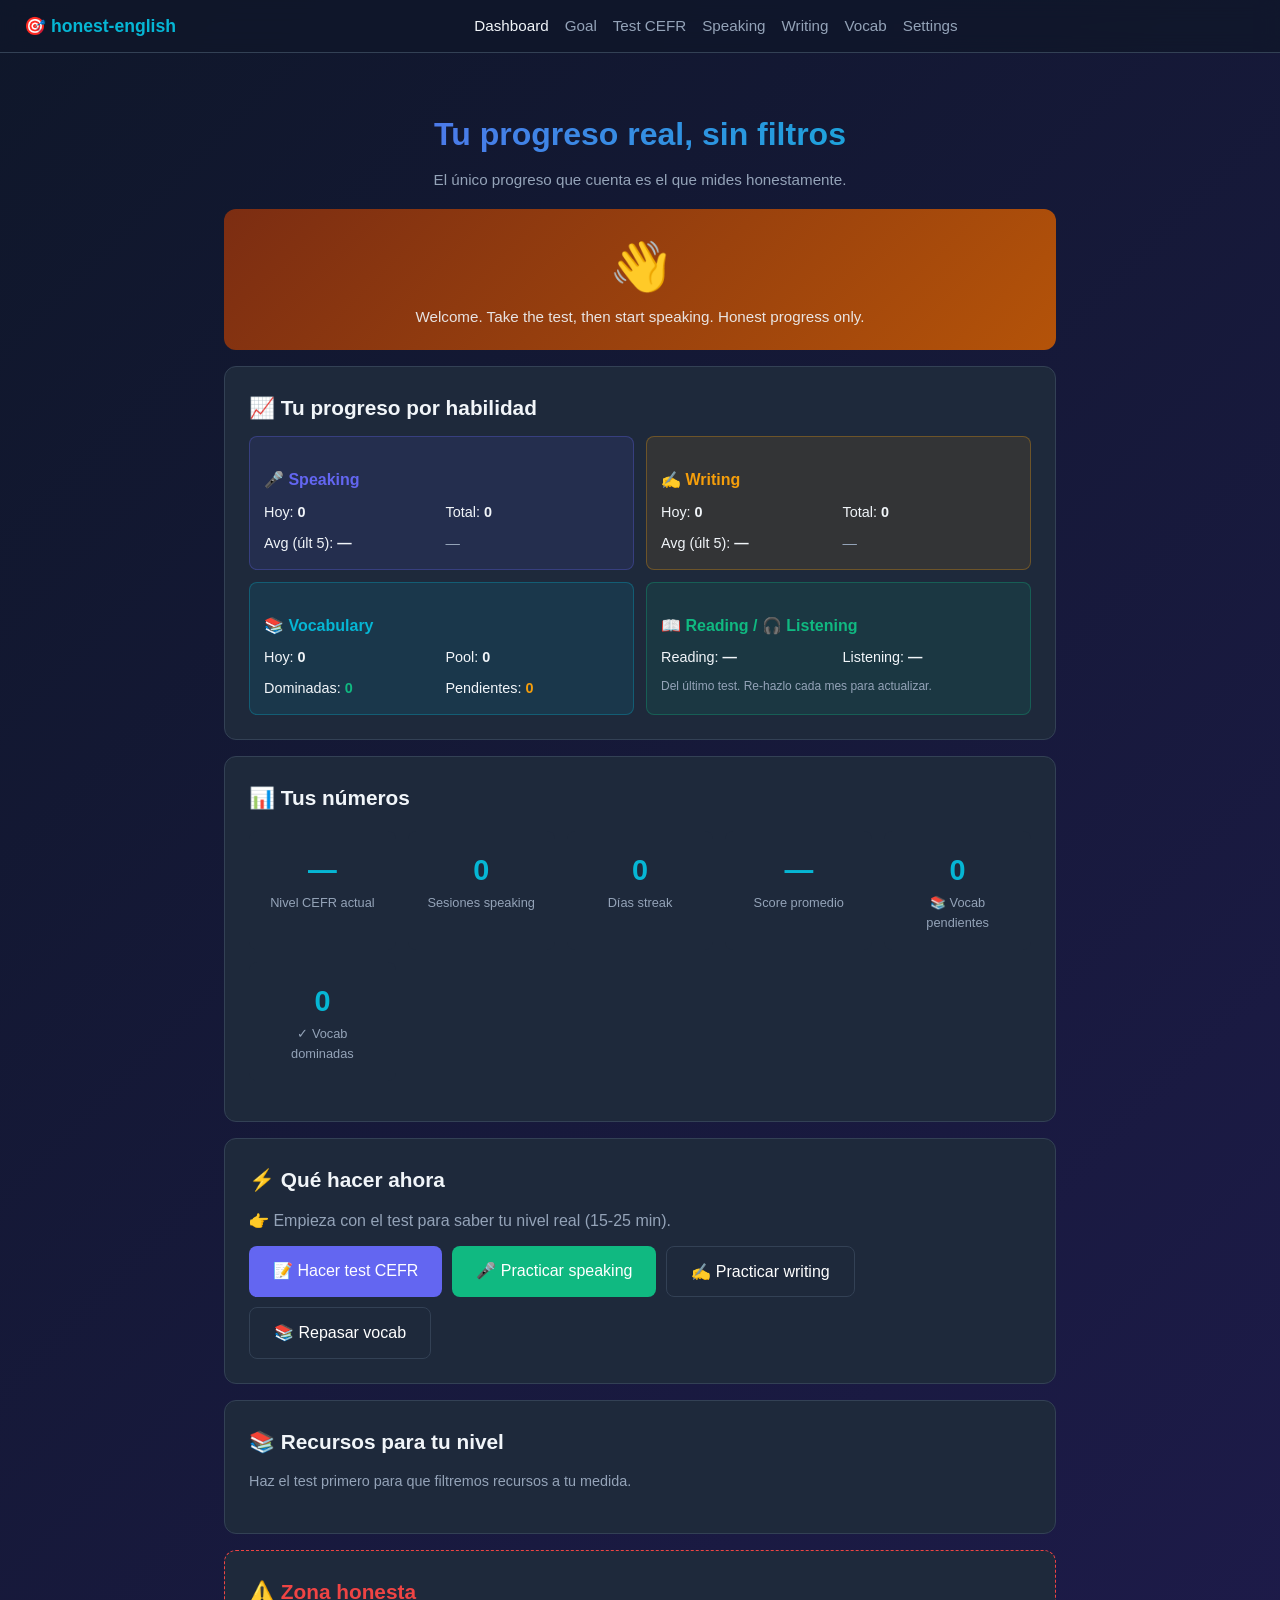
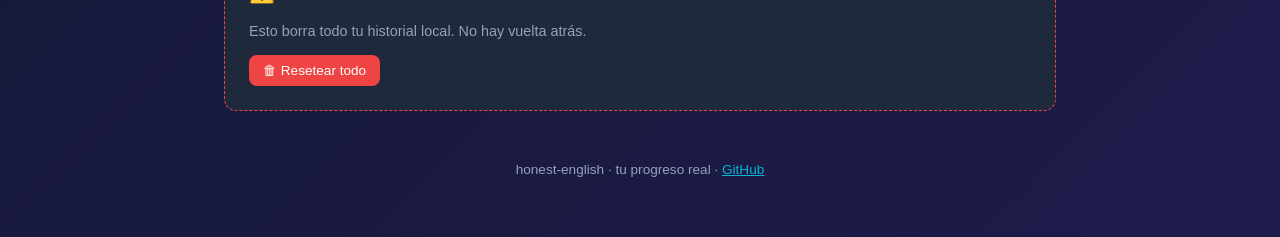
==== commit 03b7d3bd: "feat(dashboard): per-skill metrics card + test history table Two new cards on the dashboard:  1. "📈 " ====
--- a/index.html
+++ b/index.html
@@ -63,7 +63,20 @@
   </p>
 </div>
 
-<!-- STATS -->
+<!-- PER-SKILL METRICS -->
+<div class="card">
+  <h2>📈 Tu progreso por habilidad</h2>
+  <div id="skill-metrics"></div>
+</div>
+
+<!-- HISTORY -->
+<div class="card hidden" id="history-card">
+  <h2>📊 Histórico de tests</h2>
+  <p style="color: var(--muted); font-size: 0.85rem; margin-bottom: 12px;">Cada vez que haces el test queda guardado. Repítelo cada 4-6 semanas para ver evolución real.</p>
+  <div id="history-content"></div>
+</div>
+
+<!-- STATS (compact) -->
 <div class="card">
   <h2>📊 Tus números</h2>
   <div class="summary-grid">
@@ -269,6 +282,133 @@
       document.getElementById('resources-content').innerHTML = '<p style="color:var(--danger)">No se pudieron cargar los recursos (¿estás abriendo el archivo directo? Necesitas un servidor local: prueba con <code>python3 -m http.server</code>)</p>';
     }
   }
+
+  // Per-skill metrics
+  renderSkillMetrics(data, level);
+
+  // History
+  renderHistory(data);
+}
+
+function trendArrow(recentAvg, previousAvg) {
+  if (recentAvg == null || previousAvg == null) return '<span style="color: var(--muted)">—</span>';
+  const diff = recentAvg - previousAvg;
+  if (Math.abs(diff) < 3) return '<span style="color: var(--muted)">→ estable</span>';
+  if (diff > 0) return `<span style="color: var(--success)">⬆️ +${Math.round(diff)}%</span>`;
+  return `<span style="color: var(--danger)">⬇️ ${Math.round(diff)}%</span>`;
+}
+
+function avgScores(arr, slice) {
+  const subset = slice ? arr.slice(slice[0], slice[1]) : arr;
+  if (!subset.length) return null;
+  return subset.reduce((a, s) => a + (s.score || 0), 0) / subset.length;
+}
+
+function renderSkillMetrics(data, level) {
+  const speaking = data.speakingHistory || [];
+  const writing = data.writingHistory || [];
+  const last = data.testHistory.length ? data.testHistory[data.testHistory.length - 1] : null;
+  const vocabStats = Tracker.vocabStats();
+  const vocabToday = Tracker.vocabReviewedToday();
+
+  const speakAvgRecent = avgScores(speaking.slice(-5));
+  const speakAvgPrev = speaking.length >= 6 ? avgScores(speaking.slice(-10, -5)) : null;
+  const writeAvgRecent = avgScores(writing.slice(-5));
+  const writeAvgPrev = writing.length >= 6 ? avgScores(writing.slice(-10, -5)) : null;
+
+  const readingPct = last?.bySkill?.reading?.total ? Math.round(last.bySkill.reading.correct / last.bySkill.reading.total * 100) : null;
+  const listeningPct = last?.bySkill?.listening?.total ? Math.round(last.bySkill.listening.correct / last.bySkill.listening.total * 100) : null;
+
+  const speakingToday = Tracker.speakingSessionsToday();
+  const writingToday = Tracker.writingSessionsToday();
+
+  document.getElementById('skill-metrics').innerHTML = `
+    <div style="display: grid; grid-template-columns: repeat(auto-fit, minmax(260px, 1fr)); gap: 12px;">
+
+      <div style="background: rgba(99,102,241,0.10); border: 1px solid rgba(99,102,241,0.3); border-radius: 8px; padding: 14px;">
+        <h3 style="color: var(--primary); font-size: 1rem; margin-bottom: 8px;">🎤 Speaking</h3>
+        <div style="display: grid; grid-template-columns: 1fr 1fr; gap: 8px; font-size: 0.9rem;">
+          <div>Hoy: <strong>${speakingToday}</strong></div>
+          <div>Total: <strong>${speaking.length}</strong></div>
+          <div>Avg (últ 5): <strong>${speakAvgRecent != null ? Math.round(speakAvgRecent) + '%' : '—'}</strong></div>
+          <div>${trendArrow(speakAvgRecent, speakAvgPrev)}</div>
+        </div>
+      </div>
+
+      <div style="background: rgba(245,158,11,0.10); border: 1px solid rgba(245,158,11,0.3); border-radius: 8px; padding: 14px;">
+        <h3 style="color: var(--warning); font-size: 1rem; margin-bottom: 8px;">✍️ Writing</h3>
+        <div style="display: grid; grid-template-columns: 1fr 1fr; gap: 8px; font-size: 0.9rem;">
+          <div>Hoy: <strong>${writingToday}</strong></div>
+          <div>Total: <strong>${writing.length}</strong></div>
+          <div>Avg (últ 5): <strong>${writeAvgRecent != null ? Math.round(writeAvgRecent) + '%' : '—'}</strong></div>
+          <div>${trendArrow(writeAvgRecent, writeAvgPrev)}</div>
+        </div>
+      </div>
+
+      <div style="background: rgba(6,182,212,0.10); border: 1px solid rgba(6,182,212,0.3); border-radius: 8px; padding: 14px;">
+        <h3 style="color: var(--accent); font-size: 1rem; margin-bottom: 8px;">📚 Vocabulary</h3>
+        <div style="display: grid; grid-template-columns: 1fr 1fr; gap: 8px; font-size: 0.9rem;">
+          <div>Hoy: <strong>${vocabToday}</strong></div>
+          <div>Pool: <strong>${vocabStats.total}</strong></div>
+          <div>Dominadas: <strong style="color: var(--success);">${vocabStats.mastered}</strong></div>
+          <div>Pendientes: <strong style="color: var(--warning);">${vocabStats.due}</strong></div>
+        </div>
+      </div>
+
+      <div style="background: rgba(16,185,129,0.10); border: 1px solid rgba(16,185,129,0.3); border-radius: 8px; padding: 14px;">
+        <h3 style="color: var(--success); font-size: 1rem; margin-bottom: 8px;">📖 Reading / 🎧 Listening</h3>
+        <div style="display: grid; grid-template-columns: 1fr 1fr; gap: 8px; font-size: 0.9rem;">
+          <div>Reading: <strong>${readingPct != null ? readingPct + '%' : '—'}</strong></div>
+          <div>Listening: <strong>${listeningPct != null ? listeningPct + '%' : '—'}</strong></div>
+        </div>
+        <p style="color: var(--muted); font-size: 0.75rem; margin-top: 8px;">Del último test. Re-hazlo cada mes para actualizar.</p>
+      </div>
+
+    </div>
+  `;
+}
+
+function renderHistory(data) {
+  const history = data.testHistory || [];
+  if (history.length < 1) return;
+  document.getElementById('history-card').classList.remove('hidden');
+  const rows = history.slice().reverse().map(h => {
+    const date = new Date(h.date).toLocaleDateString('es', { day: '2-digit', month: 'short', year: '2-digit' });
+    const pct = Math.round((h.correct / h.total) * 100);
+    return `
+      <tr style="border-bottom: 1px solid var(--border);">
+        <td style="padding: 8px; color: var(--muted);">${date}</td>
+        <td style="padding: 8px;"><strong style="color: var(--accent);">${h.cefr}</strong></td>
+        <td style="padding: 8px;">${h.correct}/${h.total} (${pct}%)</td>
+        <td style="padding: 8px; font-size: 0.85rem; color: var(--muted);">
+          ${h.bySkill ? Object.entries(h.bySkill).map(([s, v]) => v.total ? `${s.slice(0,3)}:${Math.round(v.correct/v.total*100)}%` : '').filter(Boolean).join(' · ') : ''}
+        </td>
+      </tr>
+    `;
+  }).join('');
+  document.getElementById('history-content').innerHTML = `
+    <div style="overflow-x: auto;">
+      <table style="width: 100%; border-collapse: collapse; font-size: 0.9rem;">
+        <thead>
+          <tr style="border-bottom: 2px solid var(--border); text-align: left; color: var(--muted); font-size: 0.8rem;">
+            <th style="padding: 8px;">FECHA</th>
+            <th style="padding: 8px;">NIVEL</th>
+            <th style="padding: 8px;">SCORE</th>
+            <th style="padding: 8px;">POR HABILIDAD</th>
+          </tr>
+        </thead>
+        <tbody>${rows}</tbody>
+      </table>
+    </div>
+    ${history.length > 1 ? `
+      <p style="color: var(--muted); font-size: 0.85rem; margin-top: 12px;">
+        ${history[history.length-1].cefr === history[0].cefr
+          ? `📊 Tu nivel se ha mantenido en <strong>${history[0].cefr}</strong>. ${history.length > 2 ? 'Sigue trabajando o ajusta la estrategia.' : 'Necesitas más datos.'}`
+          : `📈 Has progresado de <strong>${history[0].cefr}</strong> a <strong>${history[history.length-1].cefr}</strong>. Excelente.`
+        }
+      </p>
+    ` : ''}
+  `;
 }
 
 function resetAll() {
--- a/styles.css
+++ b/styles.css
@@ -79,6 +79,20 @@
 .btn-success { background: var(--success); }
 .active-mode { background: var(--primary); border-color: var(--primary); }
 
+/* Tappable words in speaking prompts */
+.prompt-word {
+  cursor: pointer;
+  border-radius: 4px;
+  padding: 1px 3px;
+  transition: background 0.15s;
+}
+.prompt-word:hover {
+  background: rgba(99, 102, 241, 0.25);
+}
+.prompt-word:active {
+  background: rgba(99, 102, 241, 0.5);
+}
+
 /* i18n based on user level — applied by adding lang-es / lang-bi / lang-en to body */
 body.lang-es .i18n-en { display: none; }
 body.lang-en .i18n-es { display: none; }
@@ -371,4 +385,20 @@
   .card { padding: 16px; }
   .speak-prompt { font-size: 1.2rem; padding: 20px 12px; }
   nav { flex-direction: column; align-items: stretch; }
-}
+  nav .links { justify-content: center; gap: 10px; font-size: 0.9rem; }
+
+  /* Pomodoro widget smaller on phones */
+  .pomo-widget {
+    bottom: 12px !important;
+    right: 12px !important;
+    padding: 10px !important;
+    min-width: 140px !important;
+  }
+  .pomo-widget .pomo-time { font-size: 1.4rem !important; }
+
+  /* Stat boxes wider on small screens */
+  .summary-grid { grid-template-columns: repeat(2, 1fr) !important; }
+
+  /* Tables scroll horizontally on phone */
+  table { font-size: 0.85rem; }
+}
